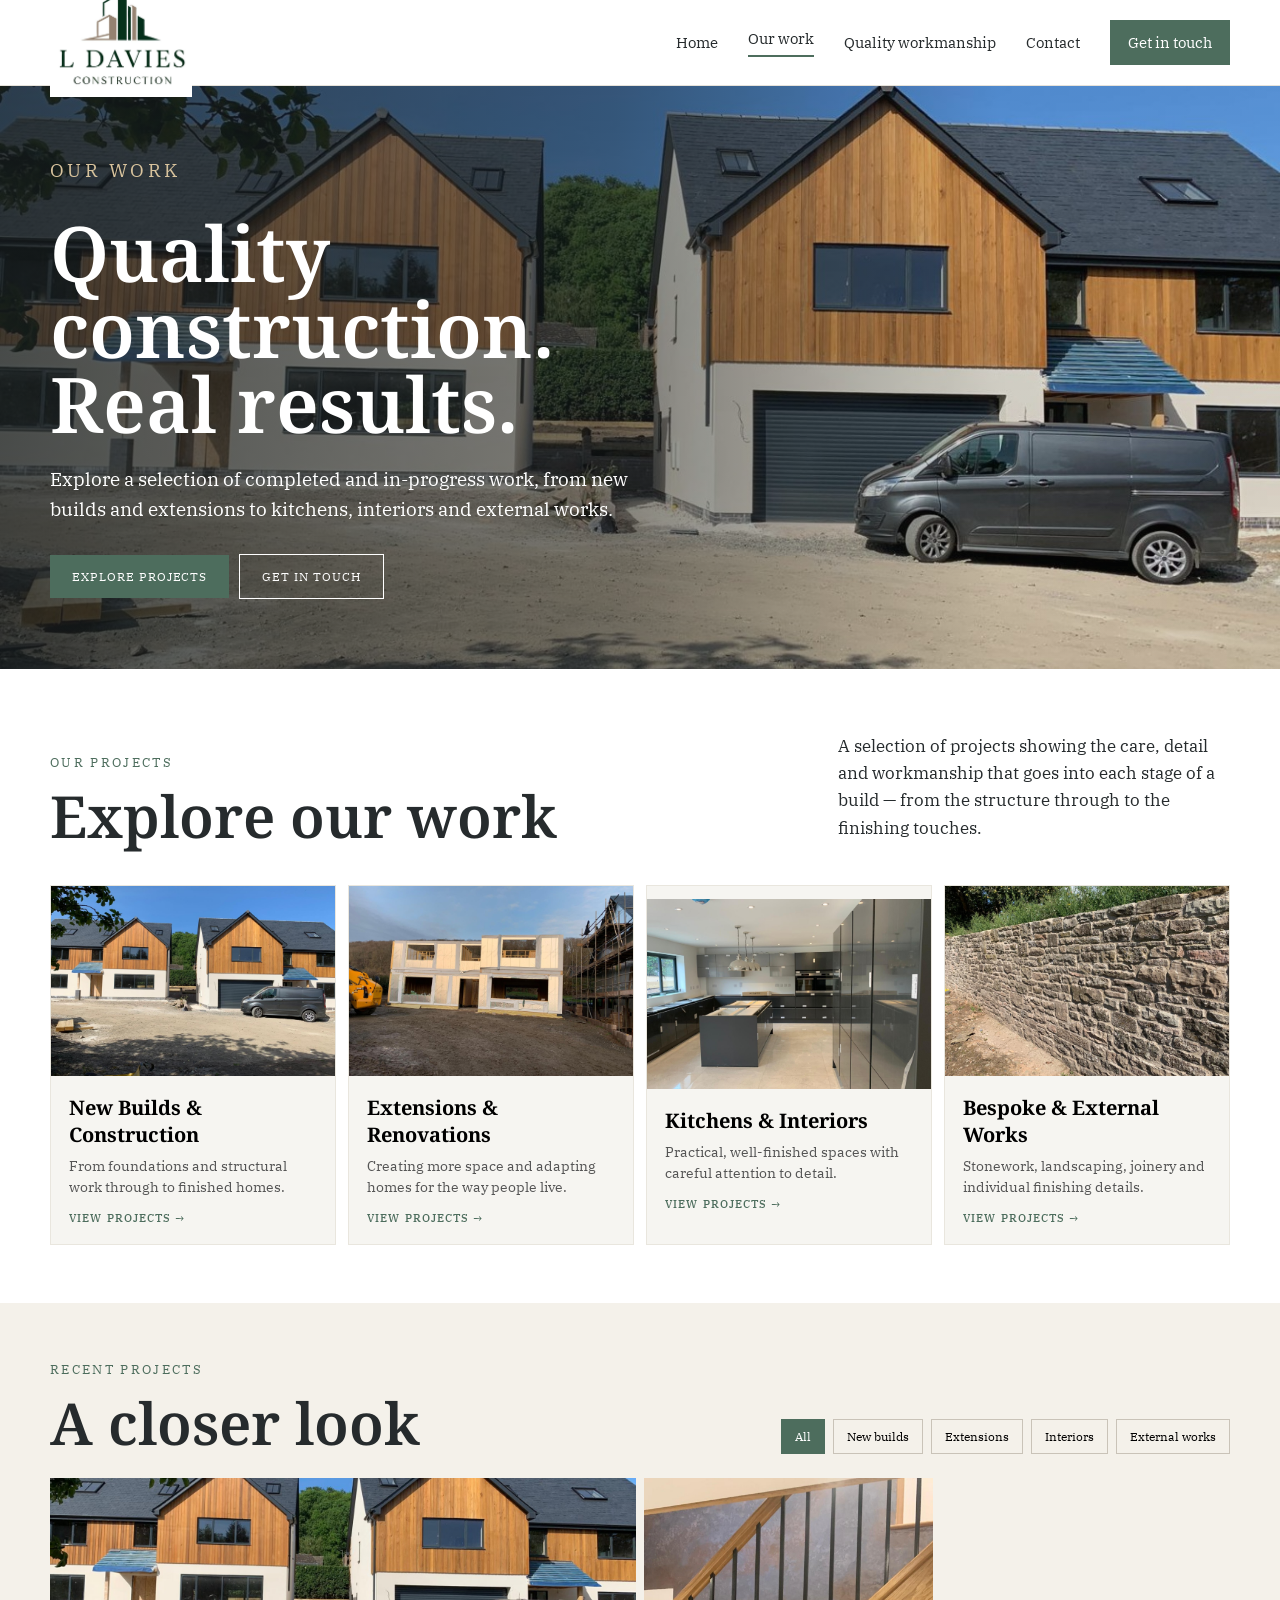
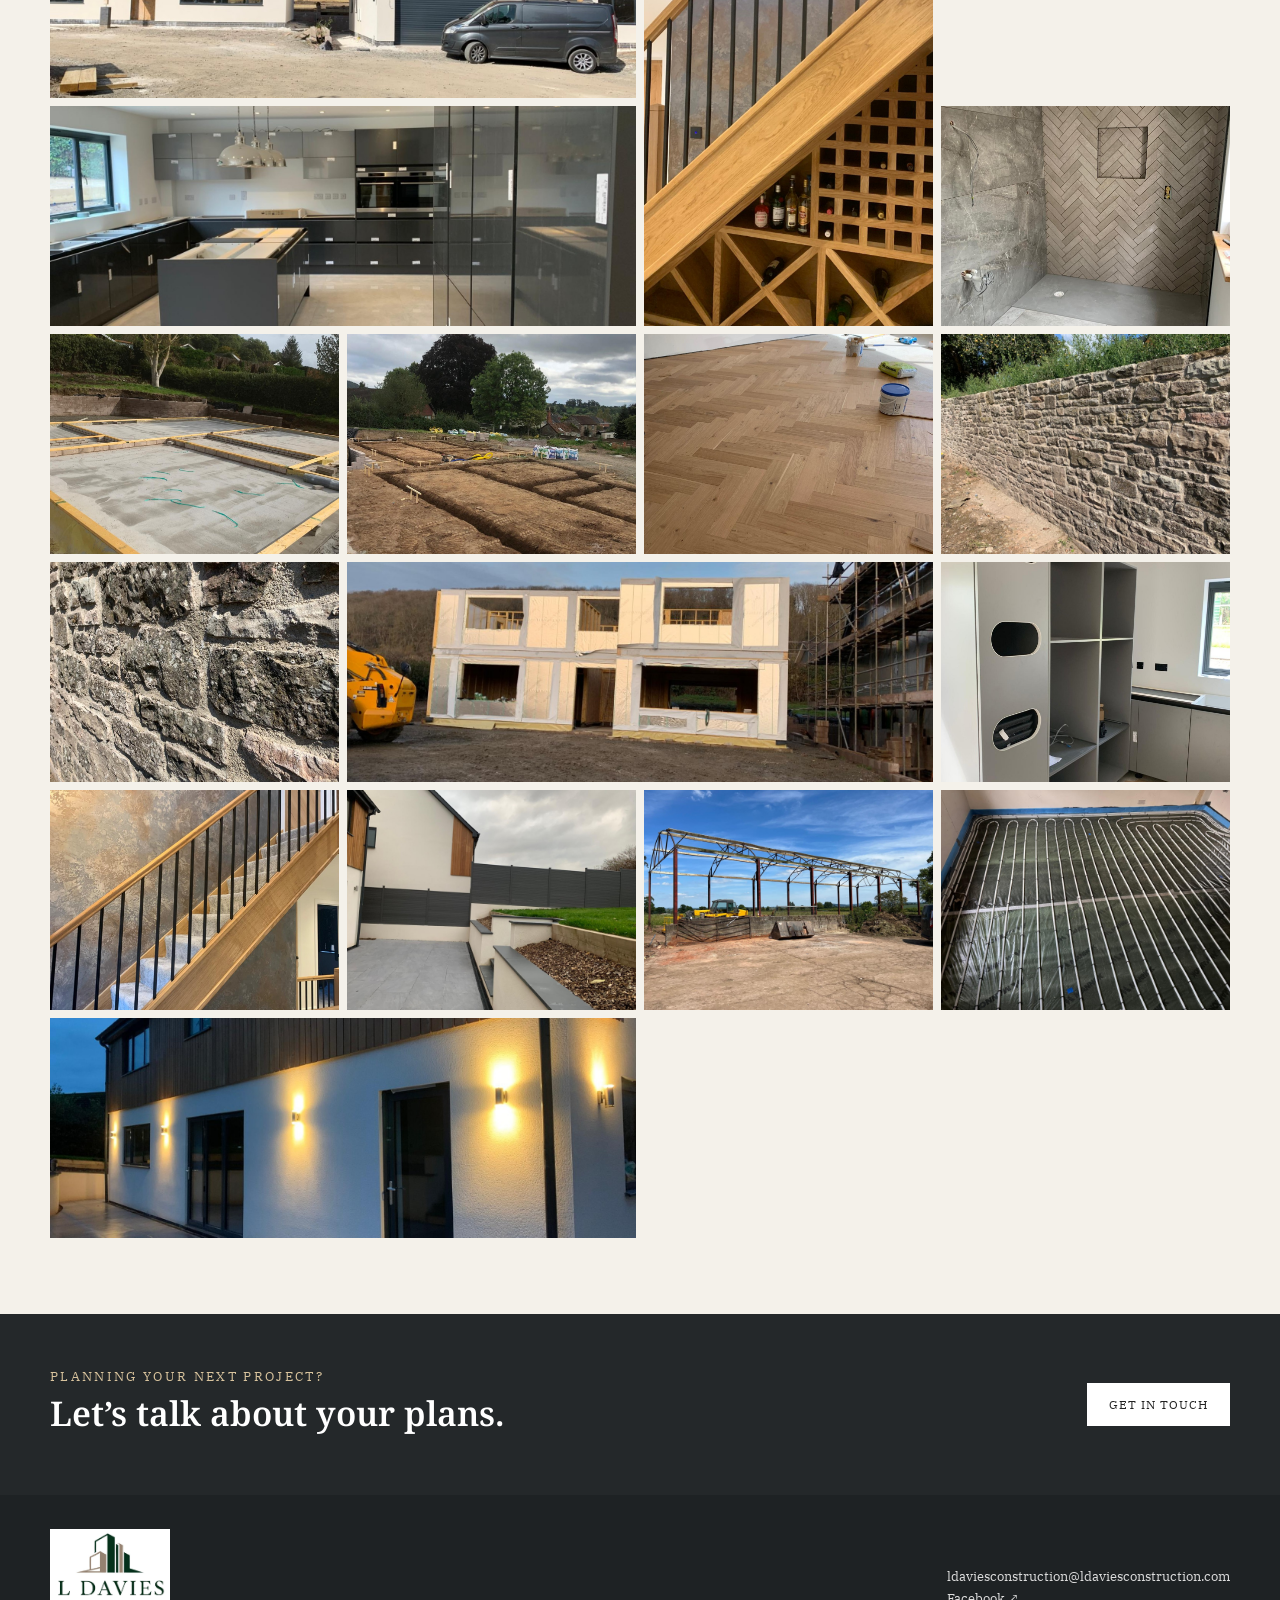
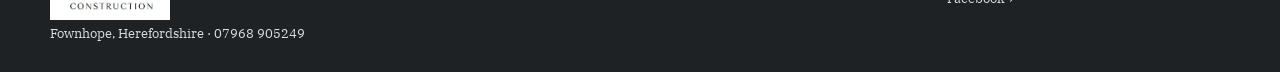
==== work.html @ d92ef7f5 "Add files via upload" ====
<!doctype html>
<html lang="en-GB">
<head>
<meta charset="utf-8">
<meta name="viewport" content="width=device-width,initial-scale=1">
<title>Our Work | L Davies Construction</title>
<meta name="description" content="Explore construction, new build, extension, renovation, kitchen, interior and external work by L Davies Construction in Herefordshire.">
<link rel="icon" href="assets/logo.jpg">
<link rel="preconnect" href="https://fonts.googleapis.com">
<link rel="preconnect" href="https://fonts.gstatic.com" crossorigin>
<link href="https://fonts.googleapis.com/css2?family=IBM+Plex+Serif:wght@400;500&family=Noto+Serif:wght@600&display=swap" rel="stylesheet">
<style>
:root{--charcoal:#24282a;--charcoal2:#303638;--green:#4d6d5d;--cream:#f4f1ea;--gold:#b89052;--white:#fff;--ink:#262b2d}
*{box-sizing:border-box}html{scroll-behavior:smooth}body{margin:0;background:#fff;color:var(--ink);font-family:"IBM Plex Serif",Georgia,serif;font-weight:400}img{display:block;max-width:100%}a{color:inherit}.wrap{width:min(1180px,calc(100% - 48px));margin:auto}
.topbar{height:86px;background:#fff;display:flex;align-items:center;padding:0 max(24px,calc((100vw - 1180px)/2));position:sticky;top:0;z-index:50;border-bottom:1px solid #e6e2da}.top-logo img{width:142px;height:auto}.nav{margin-left:auto;display:flex;align-items:center;gap:30px}.nav a{text-decoration:none;font-size:15px}.nav a.active{border-bottom:2px solid var(--green);padding-bottom:7px}.nav .contact-btn{background:var(--green);color:#fff;padding:13px 18px;border:0}.menu{display:none;margin-left:auto;border:1px solid #bbb;background:#fff;padding:9px 12px;font:inherit}
.hero{position:relative;min-height:510px;display:flex;align-items:center;color:#fff;overflow:hidden}.hero>img{position:absolute;inset:0;width:100%;height:100%;object-fit:cover;object-position:center 45%}.hero:after{content:"";position:absolute;inset:0;background:linear-gradient(90deg,rgba(23,29,31,.78) 0%,rgba(23,29,31,.52) 48%,rgba(23,29,31,.14) 78%)}.hero-copy{position:relative;z-index:2;width:min(1180px,calc(100% - 48px));margin:auto;padding:70px 0}.eyebrow{text-transform:uppercase;letter-spacing:.18em;font-size:13px;color:#d8c39d;margin:0 0 15px}.hero h1,.section-title,.cta h2{font-family:"Noto Serif",Georgia,serif;font-weight:600}.hero h1{font-size:clamp(46px,6vw,78px);line-height:.98;margin:0 0 24px;max-width:720px}.hero p{font-size:19px;line-height:1.55;max-width:610px;margin:0 0 30px}.btn{display:inline-block;text-decoration:none;padding:14px 22px;text-transform:uppercase;letter-spacing:.08em;font-size:12px}.btn-green{background:var(--green);color:#fff}.btn-outline{border:1px solid #fff;color:#fff;margin-left:10px}
.intro{padding:64px 0 28px}.intro-grid{display:grid;grid-template-columns:1.3fr .7fr;gap:60px;align-items:end}.section-title{font-size:clamp(38px,5vw,58px);line-height:1.05;margin:6px 0 0}.intro-copy{font-size:17px;line-height:1.6;margin:0 0 5px}
.categories{padding:10px 0 58px}.category-grid{display:grid;grid-template-columns:repeat(4,1fr);gap:12px}.category{background:#f6f5f1;border:1px solid #e9e6de;cursor:pointer;text-align:left;padding:0;font:inherit;transition:.2s}.category:hover,.category.selected{transform:translateY(-3px);box-shadow:0 8px 24px rgba(0,0,0,.08)}.category.selected{outline:2px solid var(--green);outline-offset:-2px}.category img{width:100%;height:190px;object-fit:cover}.category div{padding:18px}.category h3{font-family:"Noto Serif",Georgia,serif;font-size:20px;margin:0 0 8px}.category p{font-size:14px;line-height:1.5;margin:0;color:#555}.category span{display:inline-block;margin-top:13px;text-transform:uppercase;letter-spacing:.1em;font-size:11px;color:var(--green);font-weight:500}
.gallery-section{background:var(--cream);padding:58px 0 76px}.gallery-head{display:flex;align-items:end;justify-content:space-between;gap:30px;margin-bottom:24px}.filters{display:flex;flex-wrap:wrap;gap:8px;justify-content:flex-end}.filter{border:1px solid #c9c3b8;background:transparent;padding:9px 13px;font:inherit;font-size:12px;cursor:pointer}.filter.active{background:var(--green);border-color:var(--green);color:#fff}.gallery{display:grid;grid-template-columns:repeat(4,1fr);grid-auto-rows:220px;gap:8px}.tile{position:relative;overflow:hidden;background:#ddd;cursor:pointer}.tile.wide{grid-column:span 2}.tile.tall{grid-row:span 2}.tile img{width:100%;height:100%;object-fit:cover;transition:transform .35s}.tile:hover img{transform:scale(1.035)}.tile:after{content:attr(data-label);position:absolute;left:0;right:0;bottom:0;padding:34px 14px 12px;color:#fff;font-size:13px;background:linear-gradient(transparent,rgba(0,0,0,.72));opacity:0;transition:.2s}.tile:hover:after{opacity:1}.tile.hidden{display:none}
.cta{background:var(--charcoal);color:#fff;padding:54px 0}.cta .wrap{display:flex;align-items:center;justify-content:space-between;gap:30px}.cta h2{font-size:34px;margin:5px 0}.cta .eyebrow{margin:0}.cta .btn{background:#fff;color:#222}.footer{background:#1e2224;color:#ddd;padding:34px 0 25px}.footer-grid{display:flex;justify-content:space-between;align-items:center;gap:30px}.footer img{width:120px}.footer p{font-size:13px;margin:5px 0}.footer a{text-decoration:none}.fb{display:inline-flex;align-items:center;gap:8px}
.lightbox{position:fixed;inset:0;background:rgba(0,0,0,.91);z-index:100;display:none;align-items:center;justify-content:center;padding:30px}.lightbox.open{display:flex}.lightbox img{max-width:min(1200px,94vw);max-height:88vh;object-fit:contain}.close{position:absolute;right:24px;top:18px;color:#fff;background:transparent;border:0;font-size:42px;cursor:pointer}.caption{position:absolute;bottom:10px;color:#fff;font-size:14px}
@media(max-width:900px){.menu{display:block}.nav{display:none;position:absolute;top:86px;left:0;right:0;background:#fff;padding:20px 24px;flex-direction:column;align-items:flex-start;gap:18px;border-bottom:1px solid #ddd}.nav.open{display:flex}.hero{min-height:520px}.intro-grid{grid-template-columns:1fr;gap:20px}.category-grid{grid-template-columns:1fr 1fr}.gallery{grid-template-columns:1fr 1fr;grid-auto-rows:190px}.gallery-head{display:block}.filters{justify-content:flex-start;margin-top:20px}.cta .wrap,.footer-grid{align-items:flex-start;flex-direction:column}.btn-outline{margin-left:6px}}
@media(max-width:560px){.wrap,.hero-copy{width:min(100% - 28px,1180px)}.topbar{height:74px;padding:0 14px}.top-logo img{width:120px}.nav{top:74px}.hero{min-height:480px}.hero-copy{padding:55px 0}.hero p{font-size:16px}.btn{padding:12px 14px}.category-grid{grid-template-columns:1fr}.category img{height:220px}.gallery{grid-template-columns:1fr;grid-auto-rows:260px}.tile.wide,.tile.tall{grid-column:span 1;grid-row:span 1}.tile:after{opacity:1}.intro{padding-top:45px}.gallery-section{padding-top:45px}}
</style>
</head>
<body>
<header class="topbar">
<a class="top-logo" href="index.html" aria-label="L Davies Construction home"><img src="assets/logo.jpg" alt="L Davies Construction"></a>
<button class="menu" aria-expanded="false">Menu</button>
<nav class="nav" aria-label="Main navigation">
<a href="index.html">Home</a><a class="active" href="work.html">Our work</a><a href="index.html#quality">Quality workmanship</a><a href="index.html#contact">Contact</a><a class="contact-btn" href="mailto:ldaviesconstruction@ldaviesconstruction.com?subject=Website%20Enquiry%20-%20L%20Davies%20Construction">Get in touch</a>
</nav>
</header>
<main>
<section class="hero">
<img src="assets/portfolio/new-build-finished.jpg" alt="Completed timber-clad new build by L Davies Construction">
<div class="hero-copy"><p class="eyebrow">Our work</p><h1>Quality construction.<br>Real results.</h1><p>Explore a selection of completed and in-progress work, from new builds and extensions to kitchens, interiors and external works.</p><a class="btn btn-green" href="#projects">Explore projects</a><a class="btn btn-outline" href="mailto:ldaviesconstruction@ldaviesconstruction.com?subject=Website%20Enquiry%20-%20L%20Davies%20Construction">Get in touch</a></div>
</section>
<section class="intro"><div class="wrap intro-grid"><div><p class="eyebrow" style="color:#4d6d5d">Our projects</p><h2 class="section-title">Explore our work</h2></div><p class="intro-copy">A selection of projects showing the care, detail and workmanship that goes into each stage of a build — from the structure through to the finishing touches.</p></div></section>
<section class="categories"><div class="wrap category-grid">
<button class="category" data-filter="new-builds"><img src="assets/portfolio/new-build-finished.jpg" alt="New build construction"><div><h3>New Builds &amp; Construction</h3><p>From foundations and structural work through to finished homes.</p><span>View projects →</span></div></button>
<button class="category" data-filter="extensions"><img src="assets/portfolio/new-build-progress.jpg" alt="Construction and renovation work"><div><h3>Extensions &amp; Renovations</h3><p>Creating more space and adapting homes for the way people live.</p><span>View projects →</span></div></button>
<button class="category" data-filter="interiors"><img src="assets/portfolio/kitchen-dark.jpg" alt="Kitchen and interior work"><div><h3>Kitchens &amp; Interiors</h3><p>Practical, well-finished spaces with careful attention to detail.</p><span>View projects →</span></div></button>
<button class="category" data-filter="external"><img src="assets/portfolio/stone-wall.jpg" alt="Stonework and external construction"><div><h3>Bespoke &amp; External Works</h3><p>Stonework, landscaping, joinery and individual finishing details.</p><span>View projects →</span></div></button>
</div></section>
<section id="projects" class="gallery-section"><div class="wrap"><div class="gallery-head"><div><p class="eyebrow" style="color:#4d6d5d">Recent projects</p><h2 class="section-title">A closer look</h2></div><div class="filters" aria-label="Filter projects"><button class="filter active" data-filter="all">All</button><button class="filter" data-filter="new-builds">New builds</button><button class="filter" data-filter="extensions">Extensions</button><button class="filter" data-filter="interiors">Interiors</button><button class="filter" data-filter="external">External works</button></div></div>
<div class="gallery">
<div class="tile wide" data-category="new-builds" data-label="Completed new build"><img src="assets/portfolio/new-build-finished.jpg" alt="Completed timber-clad new build"></div>
<div class="tile tall" data-category="interiors" data-label="Bespoke oak staircase and wine storage"><img src="assets/portfolio/stair-wine.jpg" alt="Bespoke oak staircase and wine storage"></div>
<div class="tile wide" data-category="interiors" data-label="Kitchen installation"><img src="assets/portfolio/kitchen-dark.jpg" alt="Modern kitchen installation"></div>
<div class="tile" data-category="interiors" data-label="Bathroom tiling"><img src="assets/portfolio/shower-tiling.jpg" alt="Herringbone and large-format bathroom tiling"></div>
<div class="tile" data-category="new-builds" data-label="Foundations"><img src="assets/portfolio/foundations.jpg" alt="New build foundation slab"></div>
<div class="tile" data-category="new-builds" data-label="Groundworks"><img src="assets/portfolio/groundworks.jpg" alt="New build groundworks"></div>
<div class="tile" data-category="interiors" data-label="Herringbone flooring"><img src="assets/portfolio/herringbone-floor.jpg" alt="Herringbone timber flooring installation"></div>
<div class="tile" data-category="external" data-label="Traditional stonework"><img src="assets/portfolio/stone-wall.jpg" alt="Traditional stone wall"></div>
<div class="tile" data-category="external" data-label="Stonework detail"><img src="assets/portfolio/stone-detail.jpg" alt="Stone wall workmanship detail"></div>
<div class="tile wide" data-category="extensions" data-label="Extension and structural build"><img src="assets/portfolio/new-build-progress.jpg" alt="Building work in progress"></div>
<div class="tile" data-category="interiors" data-label="Bespoke storage"><img src="assets/portfolio/bespoke-storage.jpg" alt="Bespoke interior storage cabinetry"></div>
<div class="tile" data-category="interiors" data-label="Oak staircase"><img src="assets/portfolio/staircase.jpg" alt="Oak staircase with black balusters"></div>
<div class="tile" data-category="external" data-label="External landscaping"><img src="assets/portfolio/external-landscaping.jpg" alt="Finished patio, retaining walls and fencing"></div>
<div class="tile" data-category="new-builds" data-label="Structural steel frame"><img src="assets/portfolio/steel-frame.jpg" alt="Structural steel frame construction"></div>
<div class="tile" data-category="new-builds" data-label="Underfloor heating"><img src="assets/portfolio/underfloor-heating.jpg" alt="Underfloor heating installation"></div>
<div class="tile wide" data-category="external" data-label="Finished exterior"><img src="assets/portfolio/evening-exterior.jpg" alt="Finished exterior with timber cladding and lighting"></div>
</div></div></section>
<section class="cta"><div class="wrap"><div><p class="eyebrow">Planning your next project?</p><h2>Let’s talk about your plans.</h2></div><a class="btn" href="mailto:ldaviesconstruction@ldaviesconstruction.com?subject=Website%20Enquiry%20-%20L%20Davies%20Construction">Get in touch</a></div></section>
</main>
<footer class="footer"><div class="wrap footer-grid"><div><img src="assets/logo.jpg" alt="L Davies Construction"><p>Fownhope, Herefordshire · <a href="tel:+447968905249">07968 905249</a></p></div><div><p><a href="mailto:ldaviesconstruction@ldaviesconstruction.com?subject=Website%20Enquiry%20-%20L%20Davies%20Construction">ldaviesconstruction@ldaviesconstruction.com</a></p><p><a class="fb" href="https://www.facebook.com/profile.php?id=61593290774981" target="_blank" rel="noopener">Facebook ↗</a></p></div></div></footer>
<div class="lightbox" aria-hidden="true"><button class="close" aria-label="Close image">×</button><img src="" alt=""><div class="caption"></div></div>
<script>
const menu=document.querySelector('.menu'),nav=document.querySelector('.nav');menu.addEventListener('click',()=>{const o=nav.classList.toggle('open');menu.setAttribute('aria-expanded',String(o))});
const filters=[...document.querySelectorAll('.filter')],tiles=[...document.querySelectorAll('.tile')],cats=[...document.querySelectorAll('.category')];
function applyFilter(f){filters.forEach(b=>b.classList.toggle('active',b.dataset.filter===f));cats.forEach(b=>b.classList.toggle('selected',b.dataset.filter===f));tiles.forEach(t=>t.classList.toggle('hidden',f!=='all'&&t.dataset.category!==f));document.querySelector('#projects').scrollIntoView({behavior:'smooth',block:'start'});history.replaceState(null,'',f==='all'?'work.html':'work.html?filter='+encodeURIComponent(f))}
filters.forEach(b=>b.addEventListener('click',()=>applyFilter(b.dataset.filter)));cats.forEach(b=>b.addEventListener('click',()=>applyFilter(b.dataset.filter)));
const requested=new URLSearchParams(location.search).get('filter');if(['new-builds','extensions','interiors','external'].includes(requested)){setTimeout(()=>applyFilter(requested),100)}
const lb=document.querySelector('.lightbox'),lbimg=lb.querySelector('img'),cap=lb.querySelector('.caption');tiles.forEach(t=>t.addEventListener('click',()=>{lbimg.src=t.querySelector('img').src;lbimg.alt=t.querySelector('img').alt;cap.textContent=t.dataset.label||'';lb.classList.add('open');lb.setAttribute('aria-hidden','false')}));function closeLb(){lb.classList.remove('open');lb.setAttribute('aria-hidden','true')}lb.querySelector('.close').addEventListener('click',closeLb);lb.addEventListener('click',e=>{if(e.target===lb)closeLb()});addEventListener('keydown',e=>{if(e.key==='Escape')closeLb()});
</script>
</body></html>
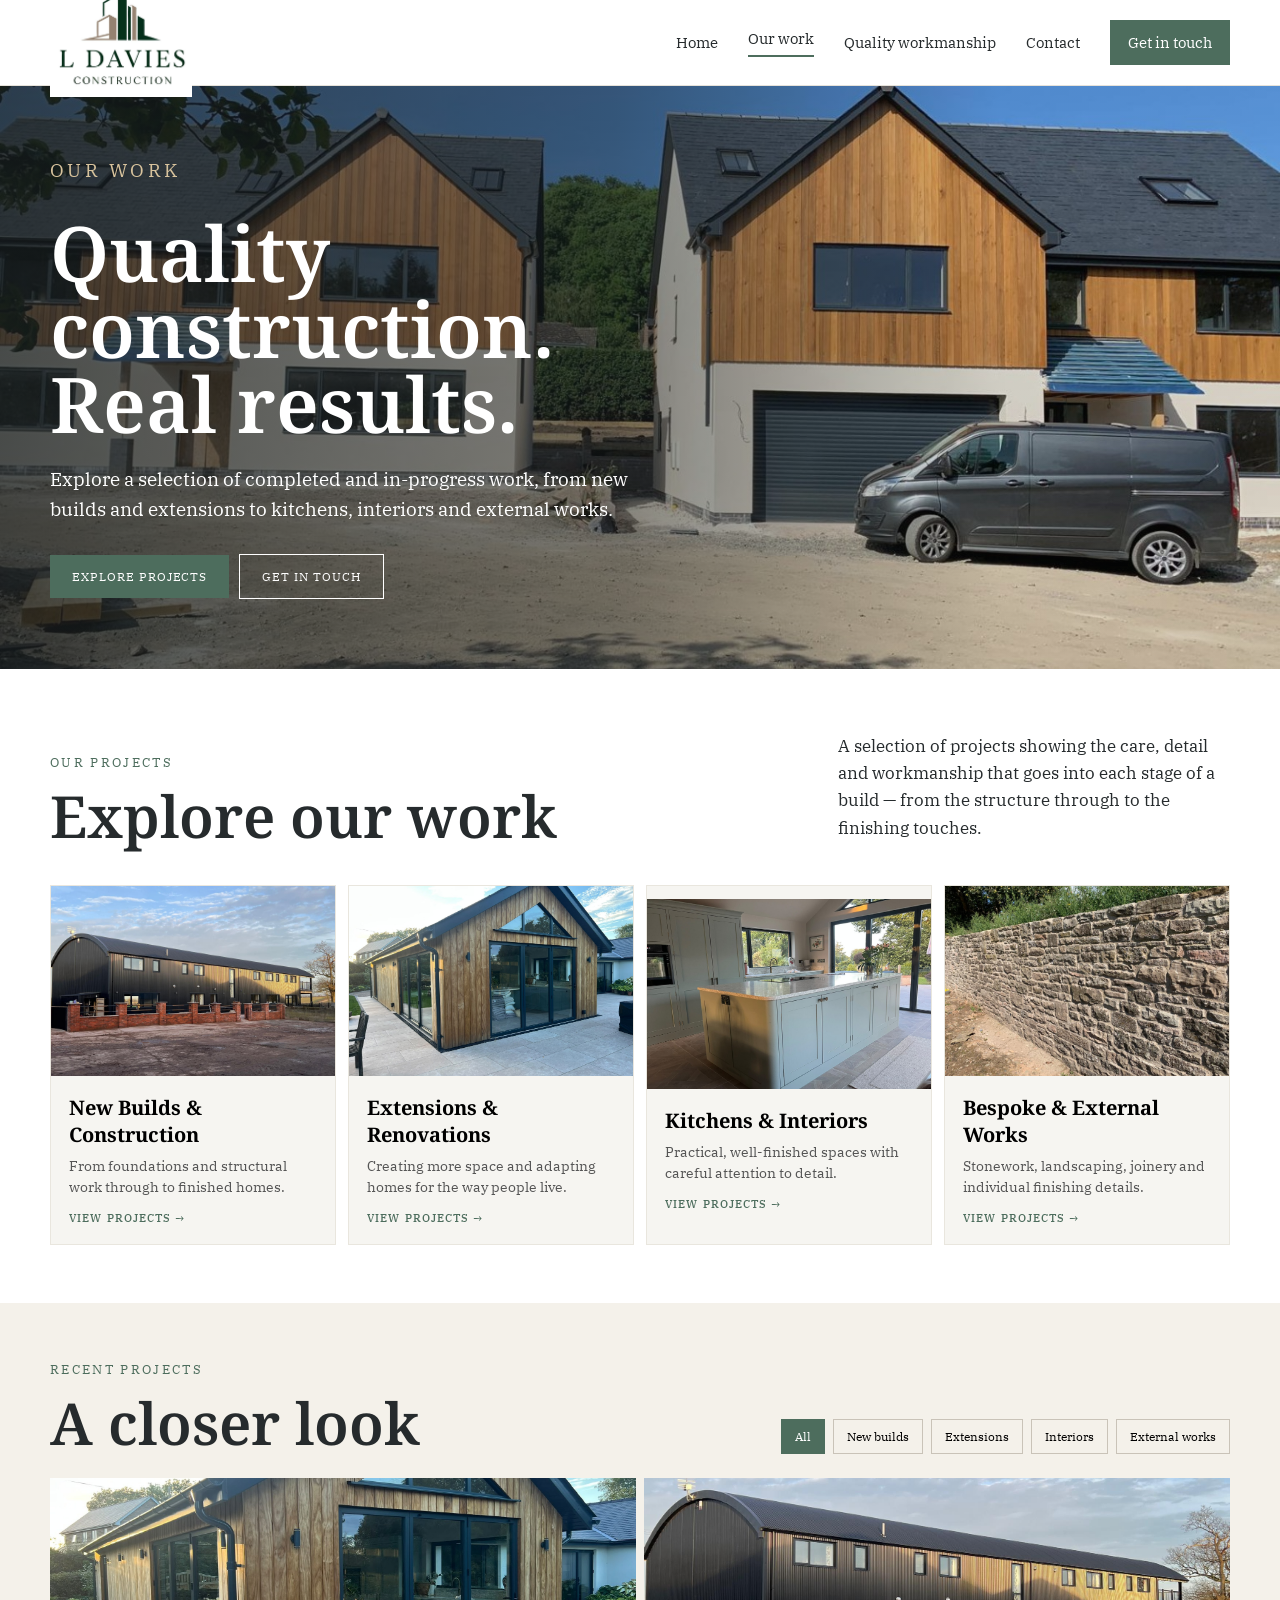
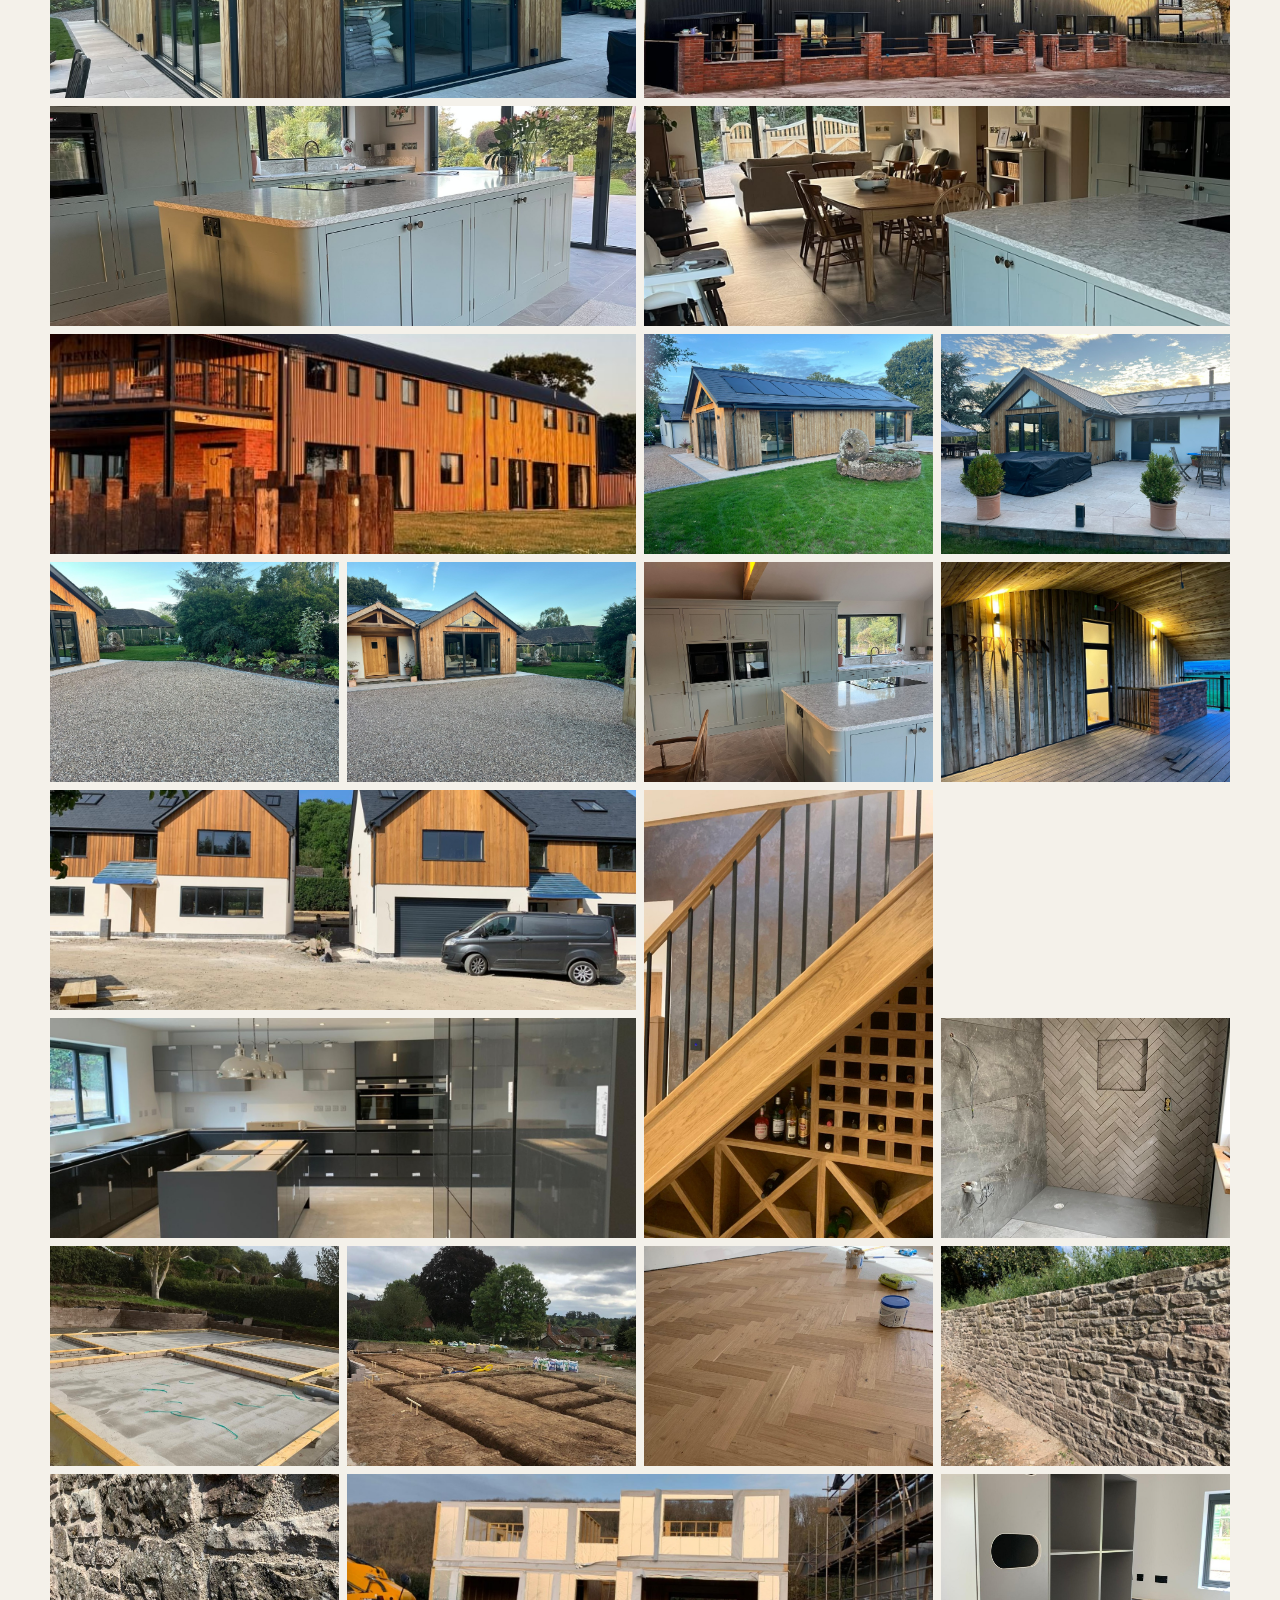
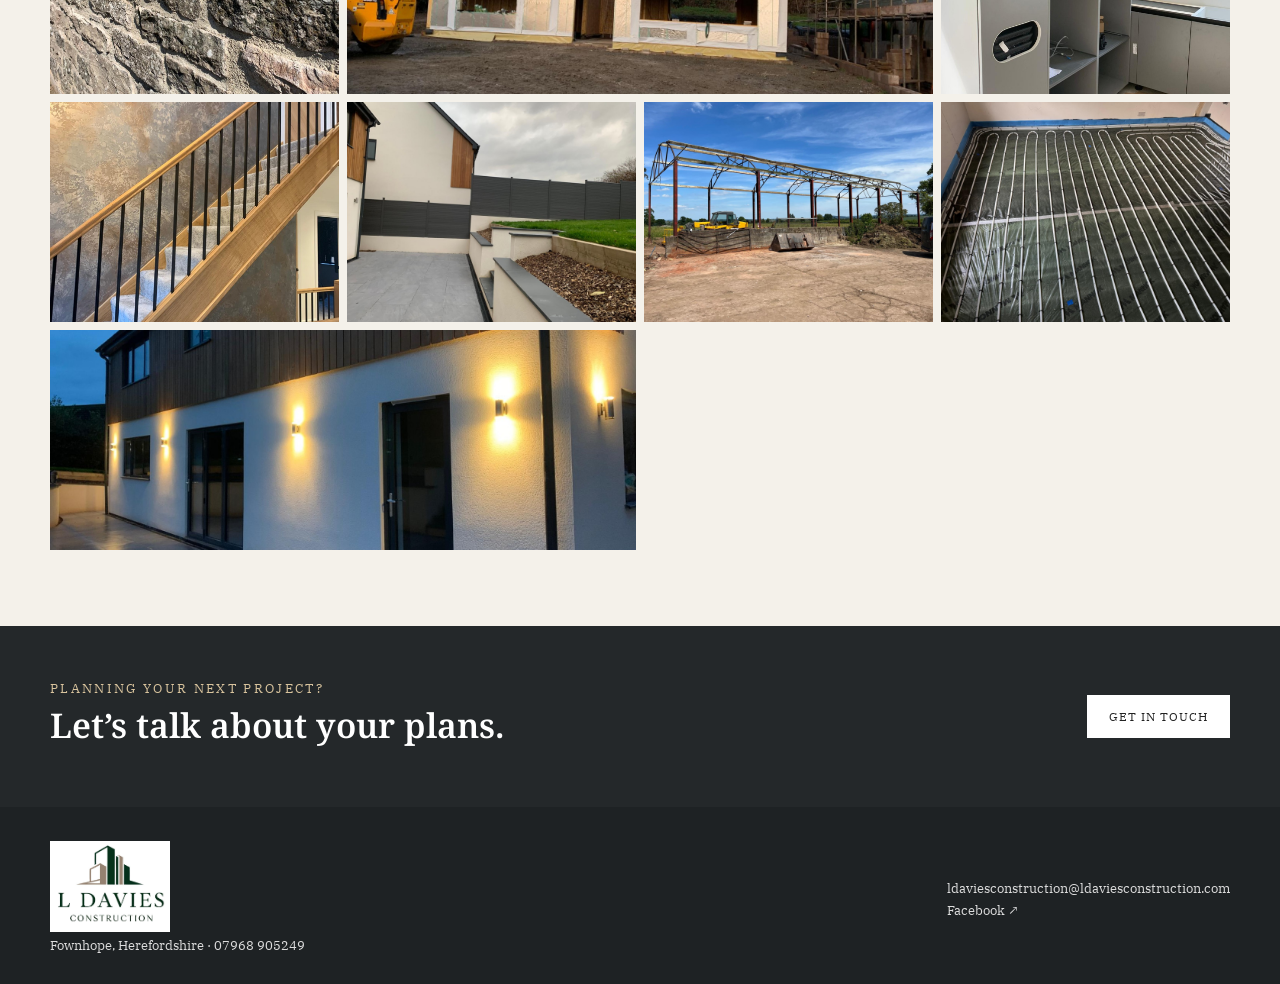
==== commit 84575dfc: "Add files via upload" ====
--- a/work.html
+++ b/work.html
@@ -38,13 +38,25 @@
 </section>
 <section class="intro"><div class="wrap intro-grid"><div><p class="eyebrow" style="color:#4d6d5d">Our projects</p><h2 class="section-title">Explore our work</h2></div><p class="intro-copy">A selection of projects showing the care, detail and workmanship that goes into each stage of a build — from the structure through to the finishing touches.</p></div></section>
 <section class="categories"><div class="wrap category-grid">
-<button class="category" data-filter="new-builds"><img src="assets/portfolio/new-build-finished.jpg" alt="New build construction"><div><h3>New Builds &amp; Construction</h3><p>From foundations and structural work through to finished homes.</p><span>View projects →</span></div></button>
-<button class="category" data-filter="extensions"><img src="assets/portfolio/new-build-progress.jpg" alt="Construction and renovation work"><div><h3>Extensions &amp; Renovations</h3><p>Creating more space and adapting homes for the way people live.</p><span>View projects →</span></div></button>
-<button class="category" data-filter="interiors"><img src="assets/portfolio/kitchen-dark.jpg" alt="Kitchen and interior work"><div><h3>Kitchens &amp; Interiors</h3><p>Practical, well-finished spaces with careful attention to detail.</p><span>View projects →</span></div></button>
+<button class="category" data-filter="new-builds"><img src="assets/trevern-black.jpg" alt="Completed new build construction project"><div><h3>New Builds &amp; Construction</h3><p>From foundations and structural work through to finished homes.</p><span>View projects →</span></div></button>
+<button class="category" data-filter="extensions"><img src="assets/extension-front.jpg" alt="Completed extension and renovation"><div><h3>Extensions &amp; Renovations</h3><p>Creating more space and adapting homes for the way people live.</p><span>View projects →</span></div></button>
+<button class="category" data-filter="interiors"><img src="assets/kitchen-main.jpg" alt="Completed kitchen and interior"><div><h3>Kitchens &amp; Interiors</h3><p>Practical, well-finished spaces with careful attention to detail.</p><span>View projects →</span></div></button>
 <button class="category" data-filter="external"><img src="assets/portfolio/stone-wall.jpg" alt="Stonework and external construction"><div><h3>Bespoke &amp; External Works</h3><p>Stonework, landscaping, joinery and individual finishing details.</p><span>View projects →</span></div></button>
 </div></section>
 <section id="projects" class="gallery-section"><div class="wrap"><div class="gallery-head"><div><p class="eyebrow" style="color:#4d6d5d">Recent projects</p><h2 class="section-title">A closer look</h2></div><div class="filters" aria-label="Filter projects"><button class="filter active" data-filter="all">All</button><button class="filter" data-filter="new-builds">New builds</button><button class="filter" data-filter="extensions">Extensions</button><button class="filter" data-filter="interiors">Interiors</button><button class="filter" data-filter="external">External works</button></div></div>
 <div class="gallery">
+<!-- Existing website photography retained -->
+<div class="tile wide" data-category="extensions" data-label="Extension & renovation"><img src="assets/extension-front.jpg" alt="Completed extension and renovation"></div>
+<div class="tile wide" data-category="new-builds" data-label="New build construction"><img src="assets/trevern-black.jpg" alt="Completed new build construction project"></div>
+<div class="tile wide" data-category="interiors" data-label="Kitchen & interiors"><img src="assets/kitchen-main.jpg" alt="Completed kitchen and interior"></div>
+<div class="tile wide" data-category="interiors" data-label="Finished kitchen"><img src="assets/kitchen-wide.jpg" alt="Finished kitchen by L Davies Construction"></div>
+<div class="tile wide" data-category="external" data-label="Completed project"><img src="assets/hero.jpg" alt="Completed L Davies Construction project"></div>
+<div class="tile" data-category="extensions" data-label="Timber-clad extension"><img src="assets/extension-side.jpg" alt="Timber-clad extension"></div>
+<div class="tile" data-category="extensions" data-label="Extension at evening"><img src="assets/extension-evening.jpg" alt="Extension at evening"></div>
+<div class="tile" data-category="external" data-label="Landscaping"><img src="assets/garden.jpg" alt="Garden and external works"></div>
+<div class="tile" data-category="external" data-label="Driveway and external works"><img src="assets/driveway.jpg" alt="Driveway and external works"></div>
+<div class="tile" data-category="interiors" data-label="Kitchen detail"><img src="assets/kitchen-detail.jpg" alt="Kitchen finishing detail"></div>
+<div class="tile" data-category="new-builds" data-label="Timber-clad construction"><img src="assets/trevern-balcony.jpg" alt="Timber-clad construction project"></div>
 <div class="tile wide" data-category="new-builds" data-label="Completed new build"><img src="assets/portfolio/new-build-finished.jpg" alt="Completed timber-clad new build"></div>
 <div class="tile tall" data-category="interiors" data-label="Bespoke oak staircase and wine storage"><img src="assets/portfolio/stair-wine.jpg" alt="Bespoke oak staircase and wine storage"></div>
 <div class="tile wide" data-category="interiors" data-label="Kitchen installation"><img src="assets/portfolio/kitchen-dark.jpg" alt="Modern kitchen installation"></div>
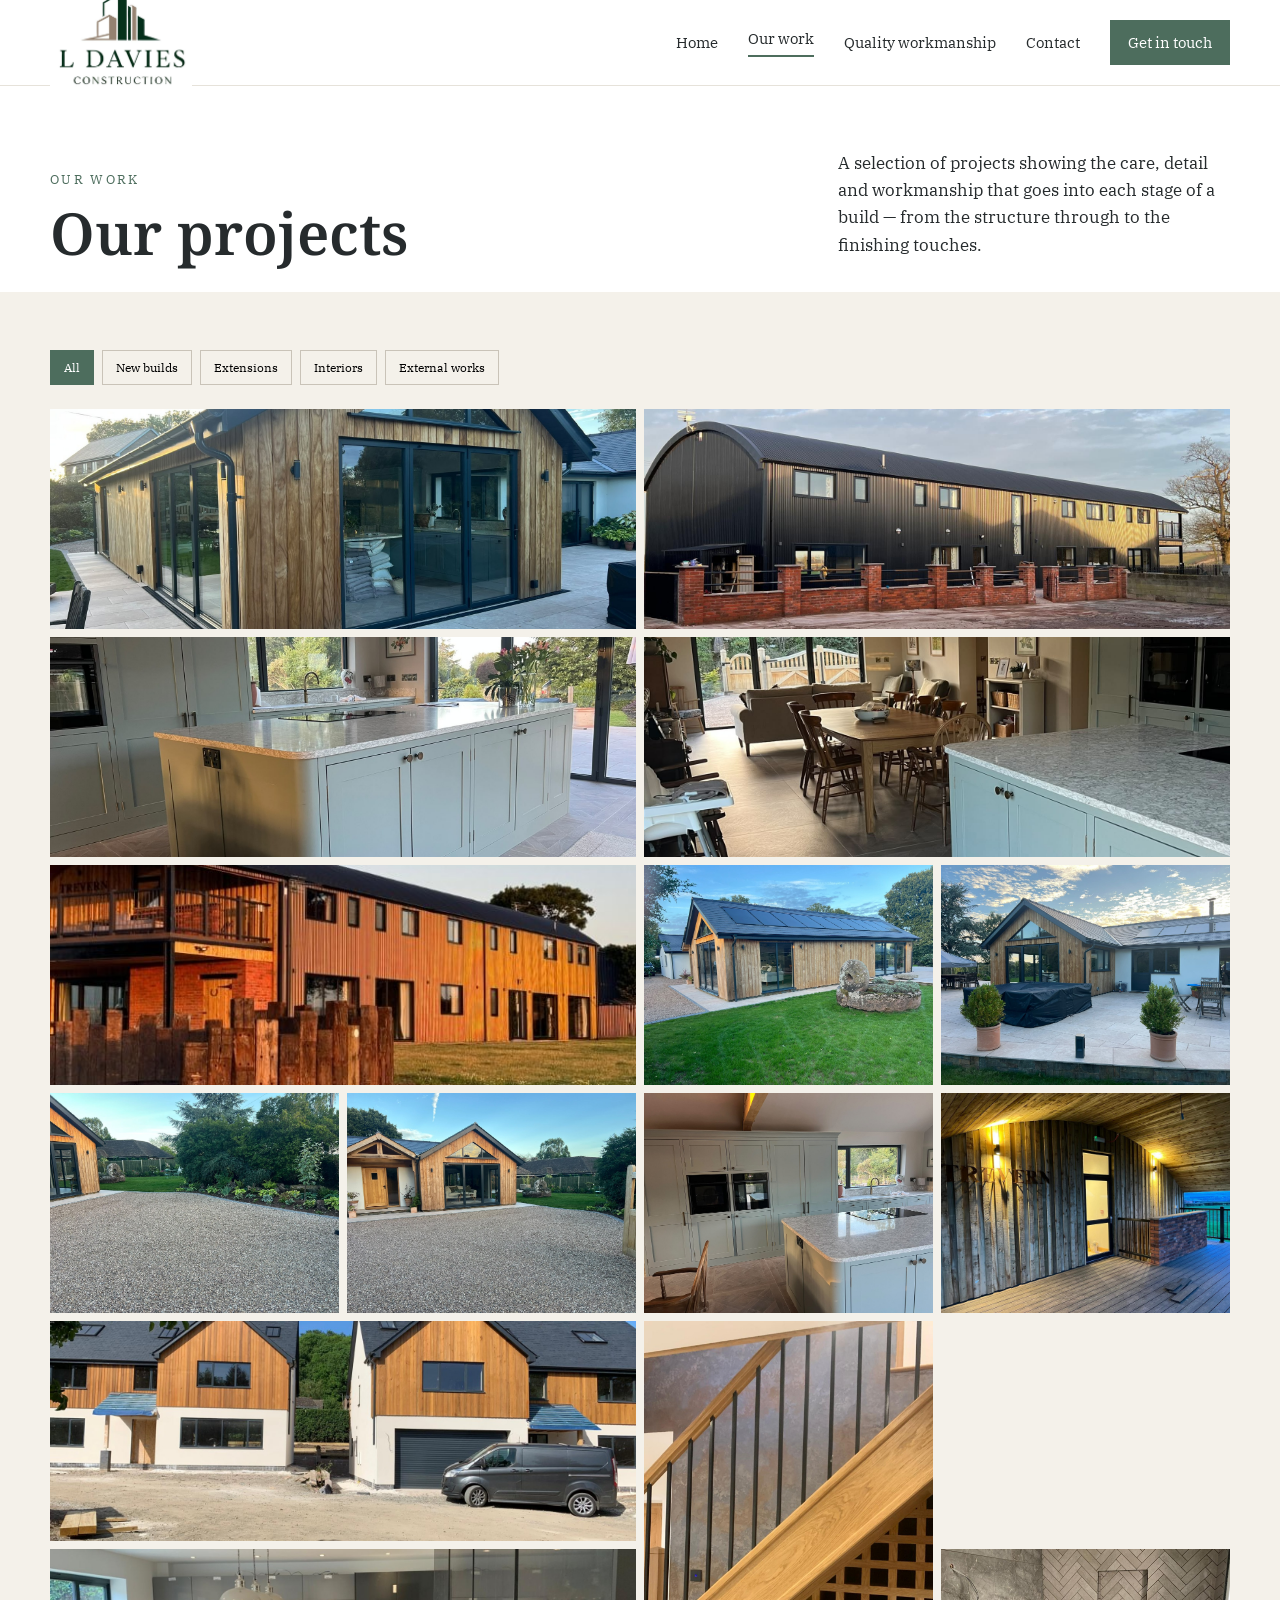
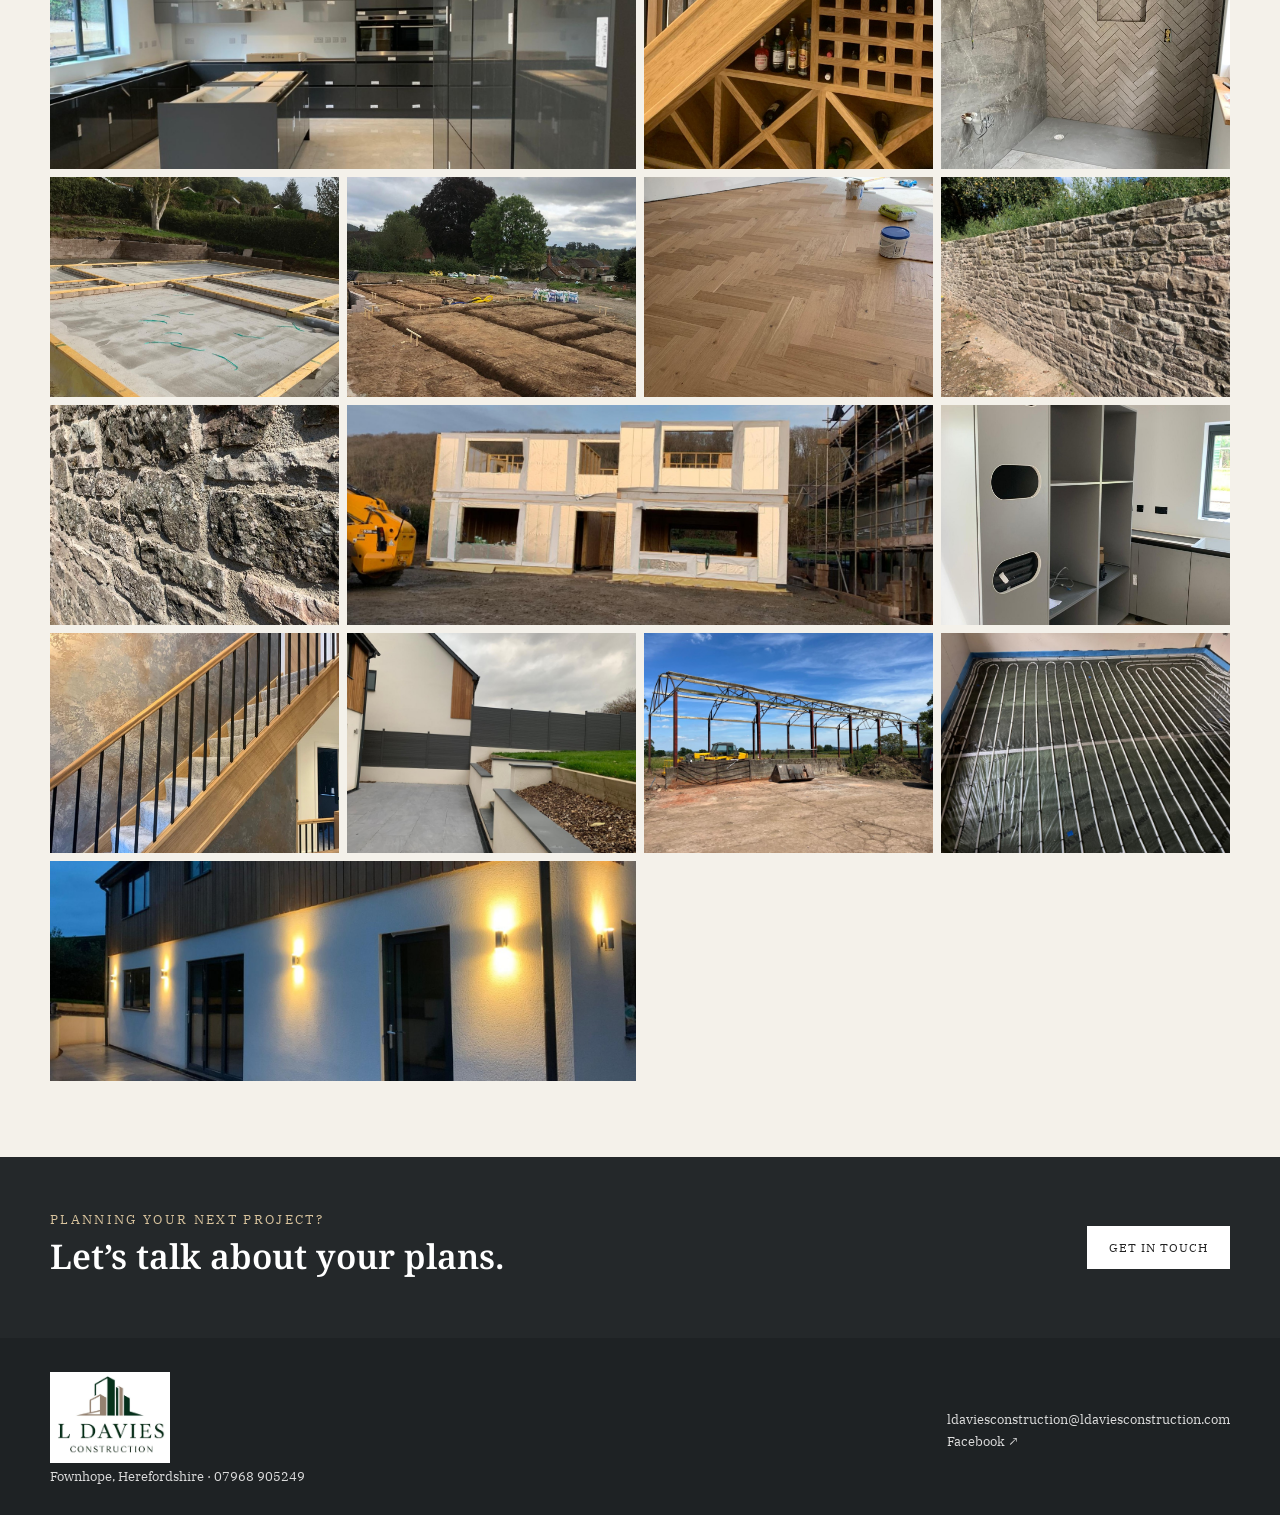
==== commit f9e11820: "Add files via upload" ====
--- a/work.html
+++ b/work.html
@@ -32,18 +32,8 @@
 </nav>
 </header>
 <main>
-<section class="hero">
-<img src="assets/portfolio/new-build-finished.jpg" alt="Completed timber-clad new build by L Davies Construction">
-<div class="hero-copy"><p class="eyebrow">Our work</p><h1>Quality construction.<br>Real results.</h1><p>Explore a selection of completed and in-progress work, from new builds and extensions to kitchens, interiors and external works.</p><a class="btn btn-green" href="#projects">Explore projects</a><a class="btn btn-outline" href="mailto:ldaviesconstruction@ldaviesconstruction.com?subject=Website%20Enquiry%20-%20L%20Davies%20Construction">Get in touch</a></div>
-</section>
-<section class="intro"><div class="wrap intro-grid"><div><p class="eyebrow" style="color:#4d6d5d">Our projects</p><h2 class="section-title">Explore our work</h2></div><p class="intro-copy">A selection of projects showing the care, detail and workmanship that goes into each stage of a build — from the structure through to the finishing touches.</p></div></section>
-<section class="categories"><div class="wrap category-grid">
-<button class="category" data-filter="new-builds"><img src="assets/trevern-black.jpg" alt="Completed new build construction project"><div><h3>New Builds &amp; Construction</h3><p>From foundations and structural work through to finished homes.</p><span>View projects →</span></div></button>
-<button class="category" data-filter="extensions"><img src="assets/extension-front.jpg" alt="Completed extension and renovation"><div><h3>Extensions &amp; Renovations</h3><p>Creating more space and adapting homes for the way people live.</p><span>View projects →</span></div></button>
-<button class="category" data-filter="interiors"><img src="assets/kitchen-main.jpg" alt="Completed kitchen and interior"><div><h3>Kitchens &amp; Interiors</h3><p>Practical, well-finished spaces with careful attention to detail.</p><span>View projects →</span></div></button>
-<button class="category" data-filter="external"><img src="assets/portfolio/stone-wall.jpg" alt="Stonework and external construction"><div><h3>Bespoke &amp; External Works</h3><p>Stonework, landscaping, joinery and individual finishing details.</p><span>View projects →</span></div></button>
-</div></section>
-<section id="projects" class="gallery-section"><div class="wrap"><div class="gallery-head"><div><p class="eyebrow" style="color:#4d6d5d">Recent projects</p><h2 class="section-title">A closer look</h2></div><div class="filters" aria-label="Filter projects"><button class="filter active" data-filter="all">All</button><button class="filter" data-filter="new-builds">New builds</button><button class="filter" data-filter="extensions">Extensions</button><button class="filter" data-filter="interiors">Interiors</button><button class="filter" data-filter="external">External works</button></div></div>
+<section class="intro"><div class="wrap intro-grid"><div><p class="eyebrow" style="color:#4d6d5d">Our work</p><h1 class="section-title">Our projects</h1></div><p class="intro-copy">A selection of projects showing the care, detail and workmanship that goes into each stage of a build — from the structure through to the finishing touches.</p></div></section>
+<section id="projects" class="gallery-section"><div class="wrap"><div class="gallery-head"><div class="filters" aria-label="Filter projects"><button class="filter active" data-filter="all">All</button><button class="filter" data-filter="new-builds">New builds</button><button class="filter" data-filter="extensions">Extensions</button><button class="filter" data-filter="interiors">Interiors</button><button class="filter" data-filter="external">External works</button></div></div>
 <div class="gallery">
 <!-- Existing website photography retained -->
 <div class="tile wide" data-category="extensions" data-label="Extension & renovation"><img src="assets/extension-front.jpg" alt="Completed extension and renovation"></div>
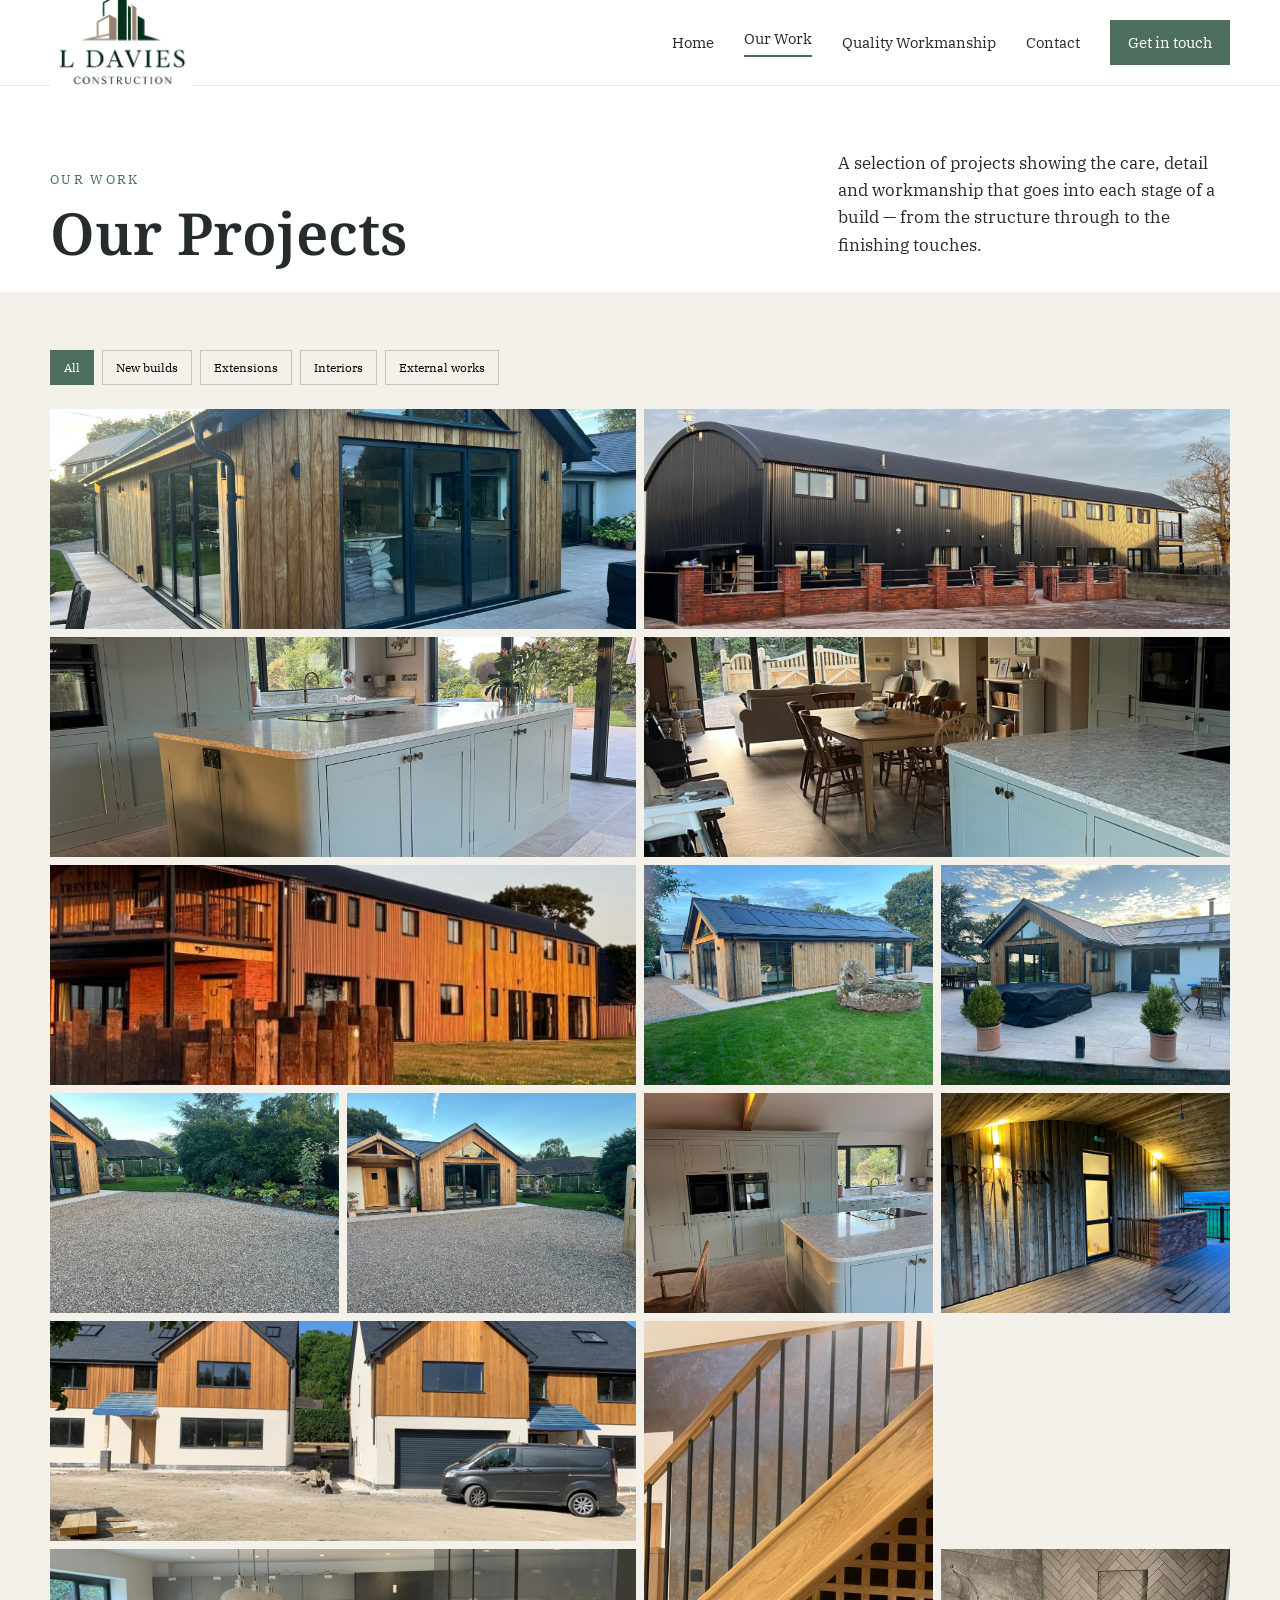
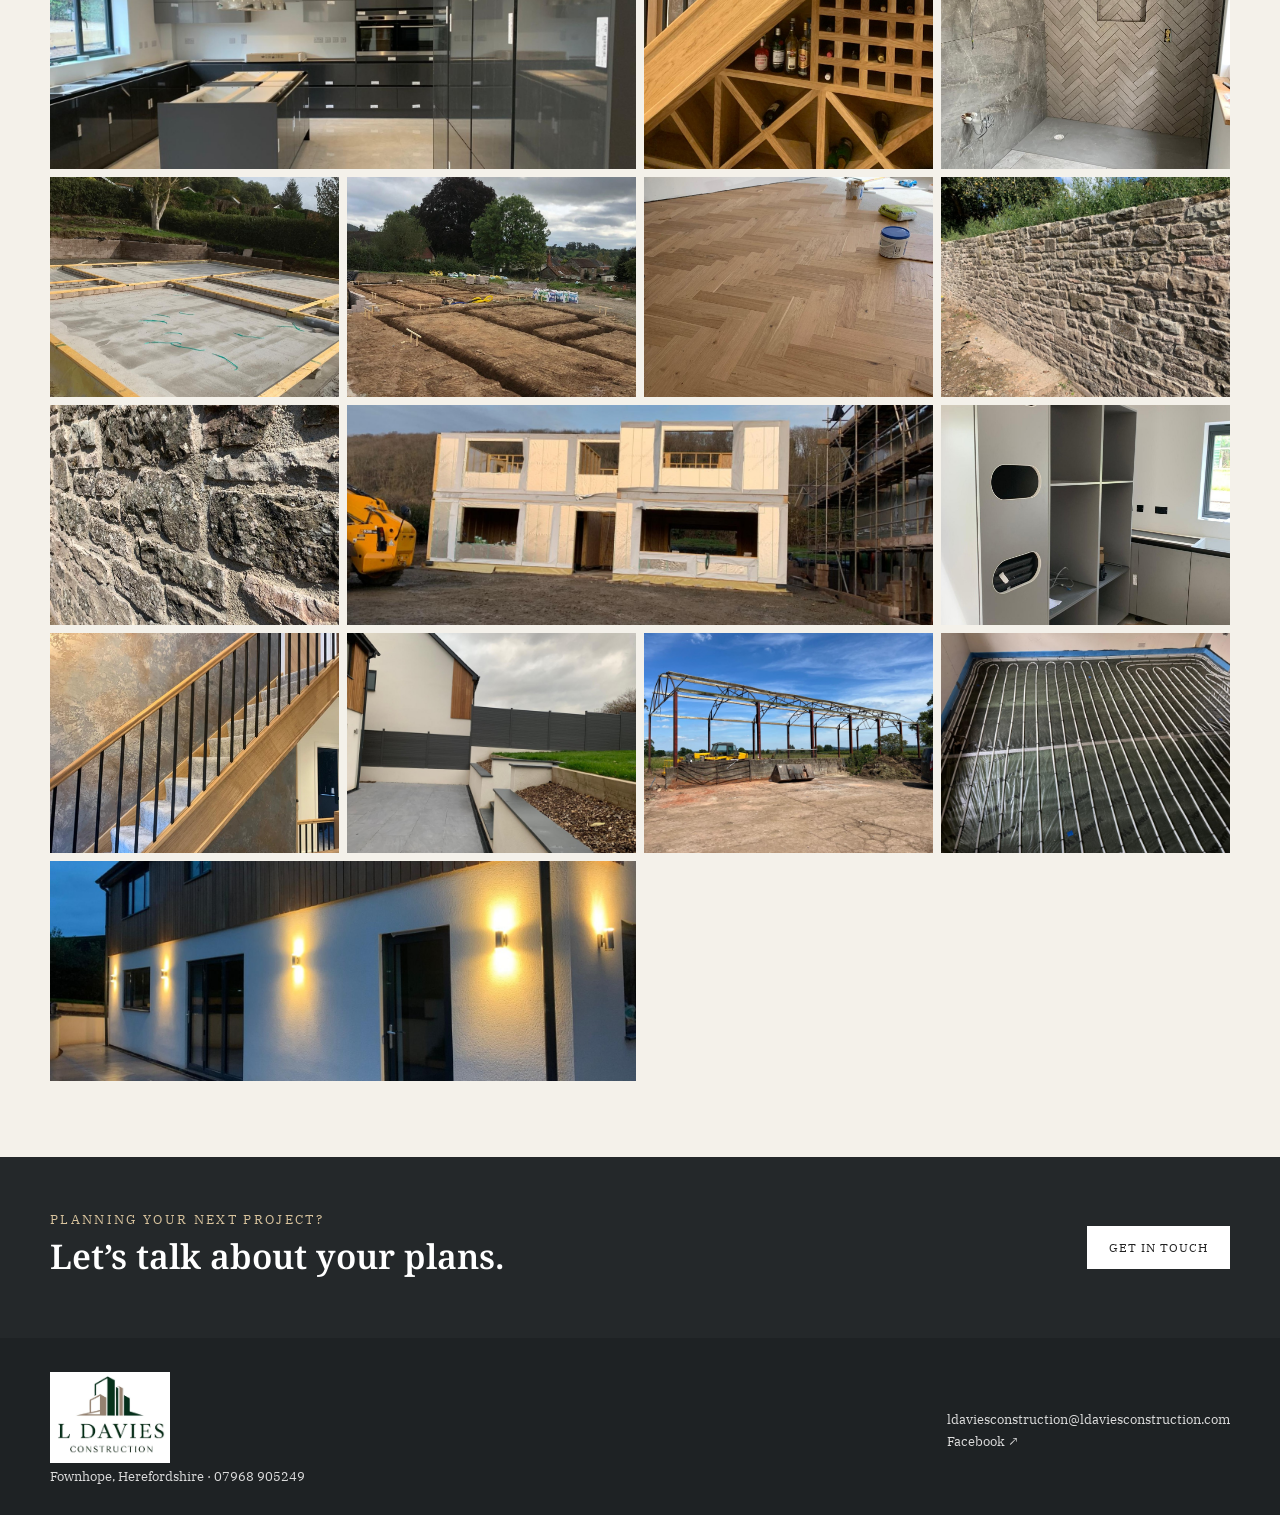
==== commit 0c1b34eb: "Correct capitalization in work.html headings" ====
--- a/work.html
+++ b/work.html
@@ -28,11 +28,11 @@
 <a class="top-logo" href="index.html" aria-label="L Davies Construction home"><img src="assets/logo.jpg" alt="L Davies Construction"></a>
 <button class="menu" aria-expanded="false">Menu</button>
 <nav class="nav" aria-label="Main navigation">
-<a href="index.html">Home</a><a class="active" href="work.html">Our work</a><a href="index.html#quality">Quality workmanship</a><a href="index.html#contact">Contact</a><a class="contact-btn" href="mailto:ldaviesconstruction@ldaviesconstruction.com?subject=Website%20Enquiry%20-%20L%20Davies%20Construction">Get in touch</a>
+<a href="index.html">Home</a><a class="active" href="work.html">Our Work</a><a href="index.html#quality">Quality Workmanship</a><a href="index.html#contact">Contact</a><a class="contact-btn" href="mailto:ldaviesconstruction@ldaviesconstruction.com?subject=Website%20Enquiry%20-%20L%20Davies%20Construction">Get in touch</a>
 </nav>
 </header>
 <main>
-<section class="intro"><div class="wrap intro-grid"><div><p class="eyebrow" style="color:#4d6d5d">Our work</p><h1 class="section-title">Our projects</h1></div><p class="intro-copy">A selection of projects showing the care, detail and workmanship that goes into each stage of a build — from the structure through to the finishing touches.</p></div></section>
+<section class="intro"><div class="wrap intro-grid"><div><p class="eyebrow" style="color:#4d6d5d">Our Work</p><h1 class="section-title">Our Projects</h1></div><p class="intro-copy">A selection of projects showing the care, detail and workmanship that goes into each stage of a build — from the structure through to the finishing touches.</p></div></section>
 <section id="projects" class="gallery-section"><div class="wrap"><div class="gallery-head"><div class="filters" aria-label="Filter projects"><button class="filter active" data-filter="all">All</button><button class="filter" data-filter="new-builds">New builds</button><button class="filter" data-filter="extensions">Extensions</button><button class="filter" data-filter="interiors">Interiors</button><button class="filter" data-filter="external">External works</button></div></div>
 <div class="gallery">
 <!-- Existing website photography retained -->
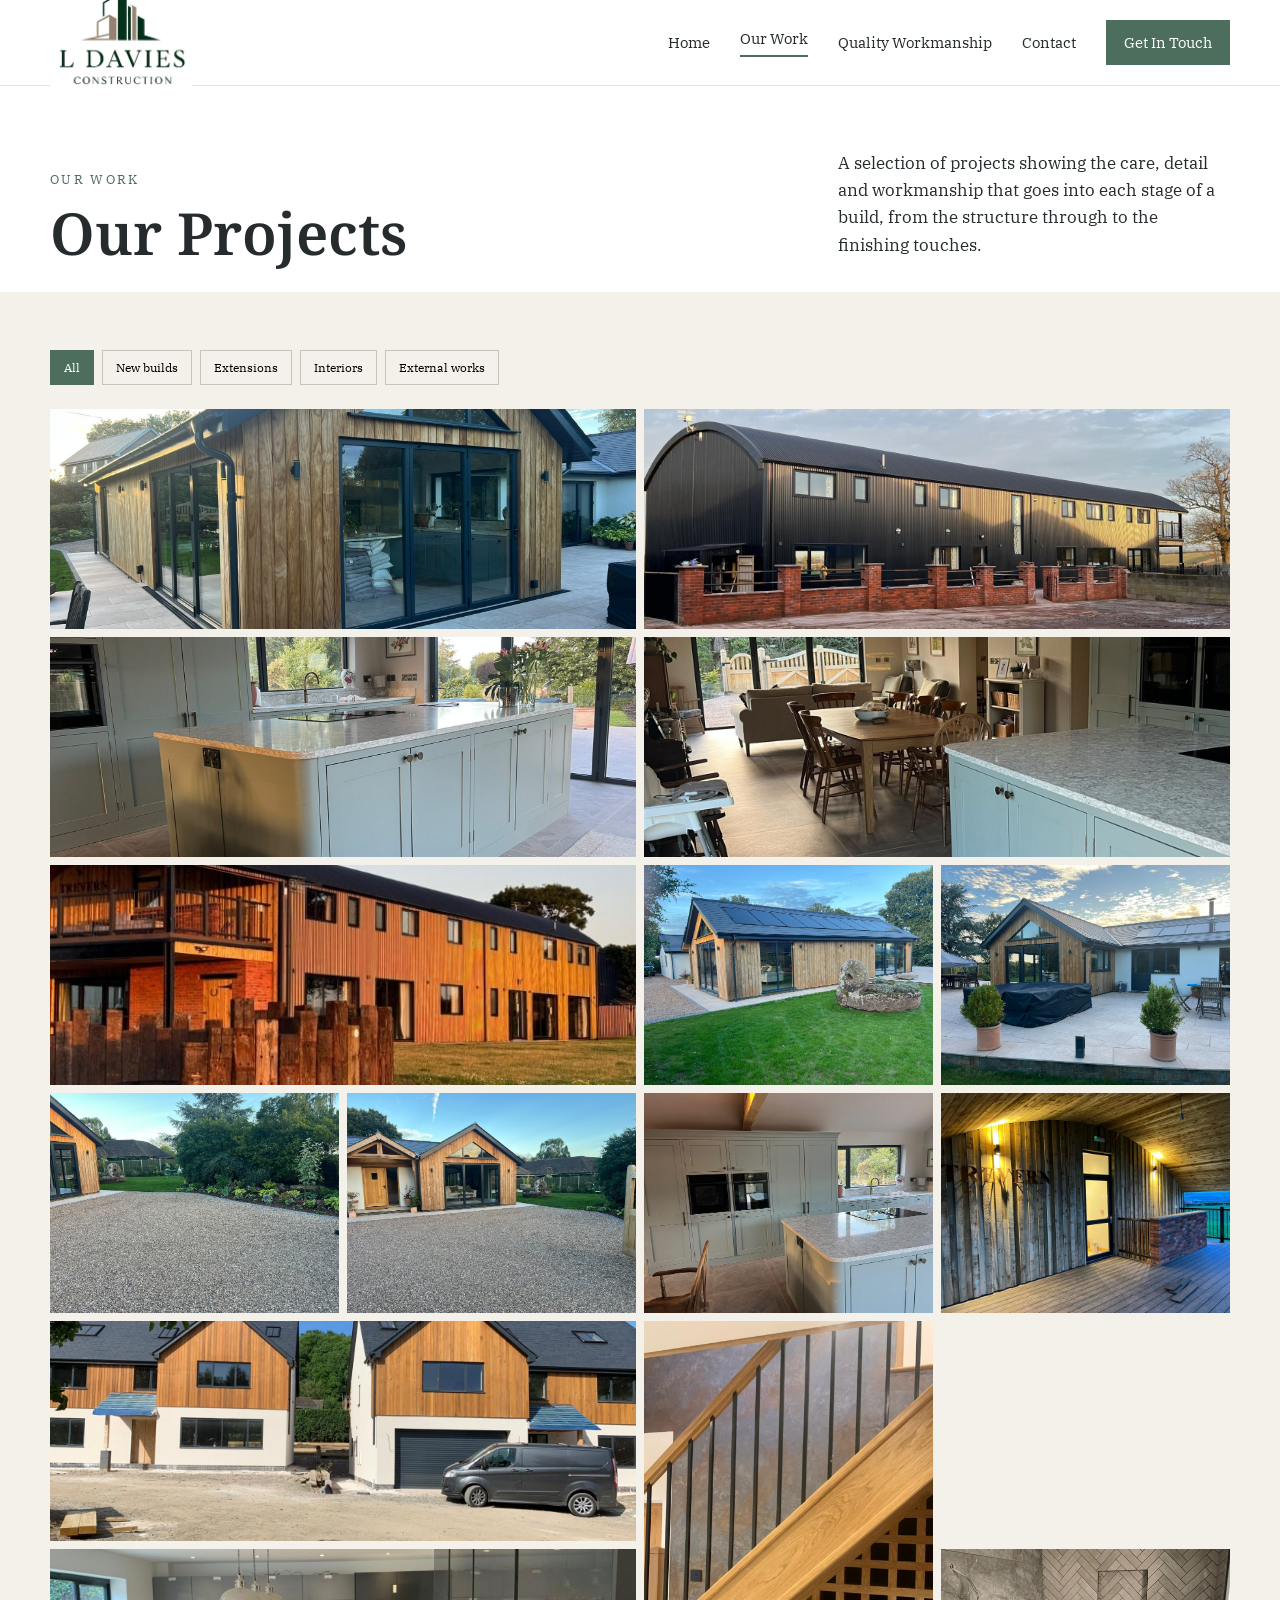
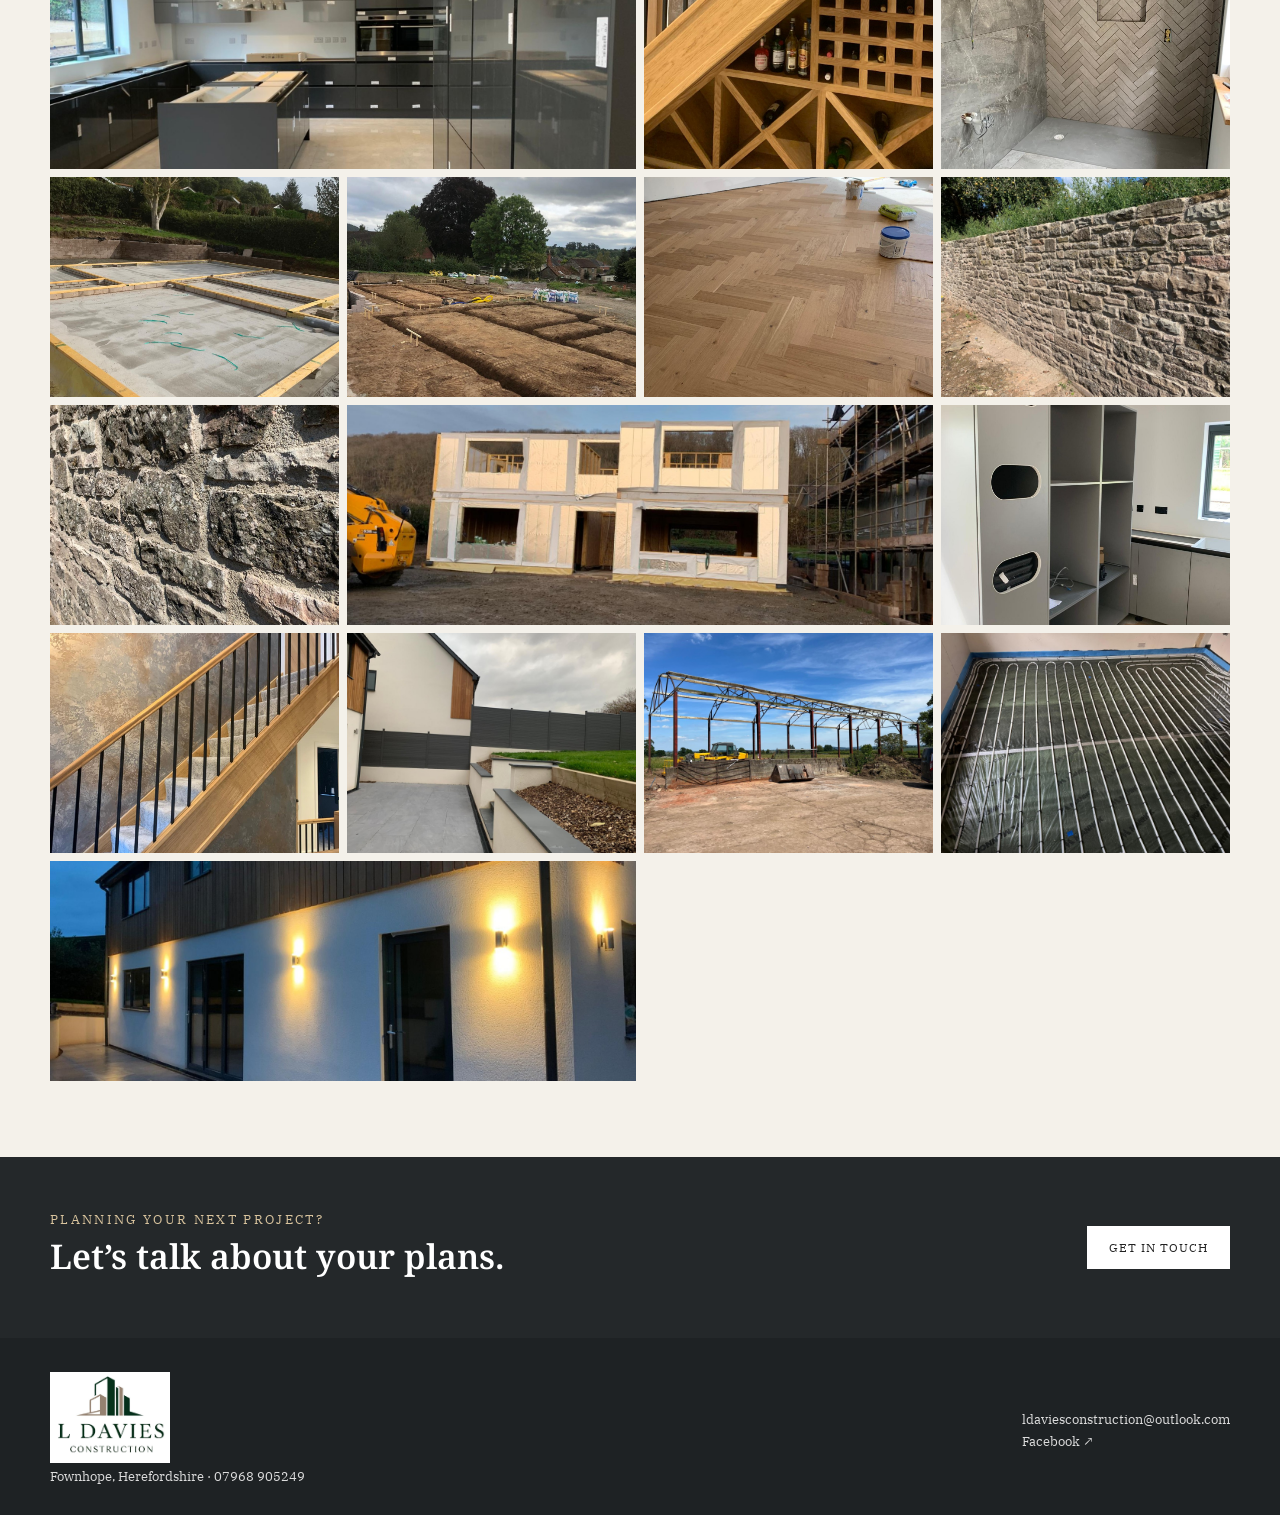
==== commit 09e8d0e0: "Add files via upload" ====
--- a/work.html
+++ b/work.html
@@ -28,11 +28,11 @@
 <a class="top-logo" href="index.html" aria-label="L Davies Construction home"><img src="assets/logo.jpg" alt="L Davies Construction"></a>
 <button class="menu" aria-expanded="false">Menu</button>
 <nav class="nav" aria-label="Main navigation">
-<a href="index.html">Home</a><a class="active" href="work.html">Our Work</a><a href="index.html#quality">Quality Workmanship</a><a href="index.html#contact">Contact</a><a class="contact-btn" href="mailto:ldaviesconstruction@ldaviesconstruction.com?subject=Website%20Enquiry%20-%20L%20Davies%20Construction">Get in touch</a>
+<a href="index.html">Home</a><a class="active" href="work.html">Our Work</a><a href="index.html#quality">Quality Workmanship</a><a href="index.html#contact">Contact</a><a class="contact-btn" href="mailto:ldaviesconstruction@outlook.com?subject=Website%20Enquiry%20-%20L%20Davies%20Construction">Get In Touch</a>
 </nav>
 </header>
 <main>
-<section class="intro"><div class="wrap intro-grid"><div><p class="eyebrow" style="color:#4d6d5d">Our Work</p><h1 class="section-title">Our Projects</h1></div><p class="intro-copy">A selection of projects showing the care, detail and workmanship that goes into each stage of a build — from the structure through to the finishing touches.</p></div></section>
+<section class="intro"><div class="wrap intro-grid"><div><p class="eyebrow" style="color:#4d6d5d">Our Work</p><h1 class="section-title">Our Projects</h1></div><p class="intro-copy">A selection of projects showing the care, detail and workmanship that goes into each stage of a build, from the structure through to the finishing touches.</p></div></section>
 <section id="projects" class="gallery-section"><div class="wrap"><div class="gallery-head"><div class="filters" aria-label="Filter projects"><button class="filter active" data-filter="all">All</button><button class="filter" data-filter="new-builds">New builds</button><button class="filter" data-filter="extensions">Extensions</button><button class="filter" data-filter="interiors">Interiors</button><button class="filter" data-filter="external">External works</button></div></div>
 <div class="gallery">
 <!-- Existing website photography retained -->
@@ -64,9 +64,9 @@
 <div class="tile" data-category="new-builds" data-label="Underfloor heating"><img src="assets/portfolio/underfloor-heating.jpg" alt="Underfloor heating installation"></div>
 <div class="tile wide" data-category="external" data-label="Finished exterior"><img src="assets/portfolio/evening-exterior.jpg" alt="Finished exterior with timber cladding and lighting"></div>
 </div></div></section>
-<section class="cta"><div class="wrap"><div><p class="eyebrow">Planning your next project?</p><h2>Let’s talk about your plans.</h2></div><a class="btn" href="mailto:ldaviesconstruction@ldaviesconstruction.com?subject=Website%20Enquiry%20-%20L%20Davies%20Construction">Get in touch</a></div></section>
+<section class="cta"><div class="wrap"><div><p class="eyebrow">Planning your next project?</p><h2>Let’s talk about your plans.</h2></div><a class="btn" href="mailto:ldaviesconstruction@outlook.com?subject=Website%20Enquiry%20-%20L%20Davies%20Construction">Get In Touch</a></div></section>
 </main>
-<footer class="footer"><div class="wrap footer-grid"><div><img src="assets/logo.jpg" alt="L Davies Construction"><p>Fownhope, Herefordshire · <a href="tel:+447968905249">07968 905249</a></p></div><div><p><a href="mailto:ldaviesconstruction@ldaviesconstruction.com?subject=Website%20Enquiry%20-%20L%20Davies%20Construction">ldaviesconstruction@ldaviesconstruction.com</a></p><p><a class="fb" href="https://www.facebook.com/profile.php?id=61593290774981" target="_blank" rel="noopener">Facebook ↗</a></p></div></div></footer>
+<footer class="footer"><div class="wrap footer-grid"><div><img src="assets/logo.jpg" alt="L Davies Construction"><p>Fownhope, Herefordshire · <a href="tel:+447968905249">07968 905249</a></p></div><div><p><a href="mailto:ldaviesconstruction@outlook.com?subject=Website%20Enquiry%20-%20L%20Davies%20Construction">ldaviesconstruction@outlook.com</a></p><p><a class="fb" href="https://www.facebook.com/profile.php?id=61593290774981" target="_blank" rel="noopener">Facebook ↗</a></p></div></div></footer>
 <div class="lightbox" aria-hidden="true"><button class="close" aria-label="Close image">×</button><img src="" alt=""><div class="caption"></div></div>
 <script>
 const menu=document.querySelector('.menu'),nav=document.querySelector('.nav');menu.addEventListener('click',()=>{const o=nav.classList.toggle('open');menu.setAttribute('aria-expanded',String(o))});
